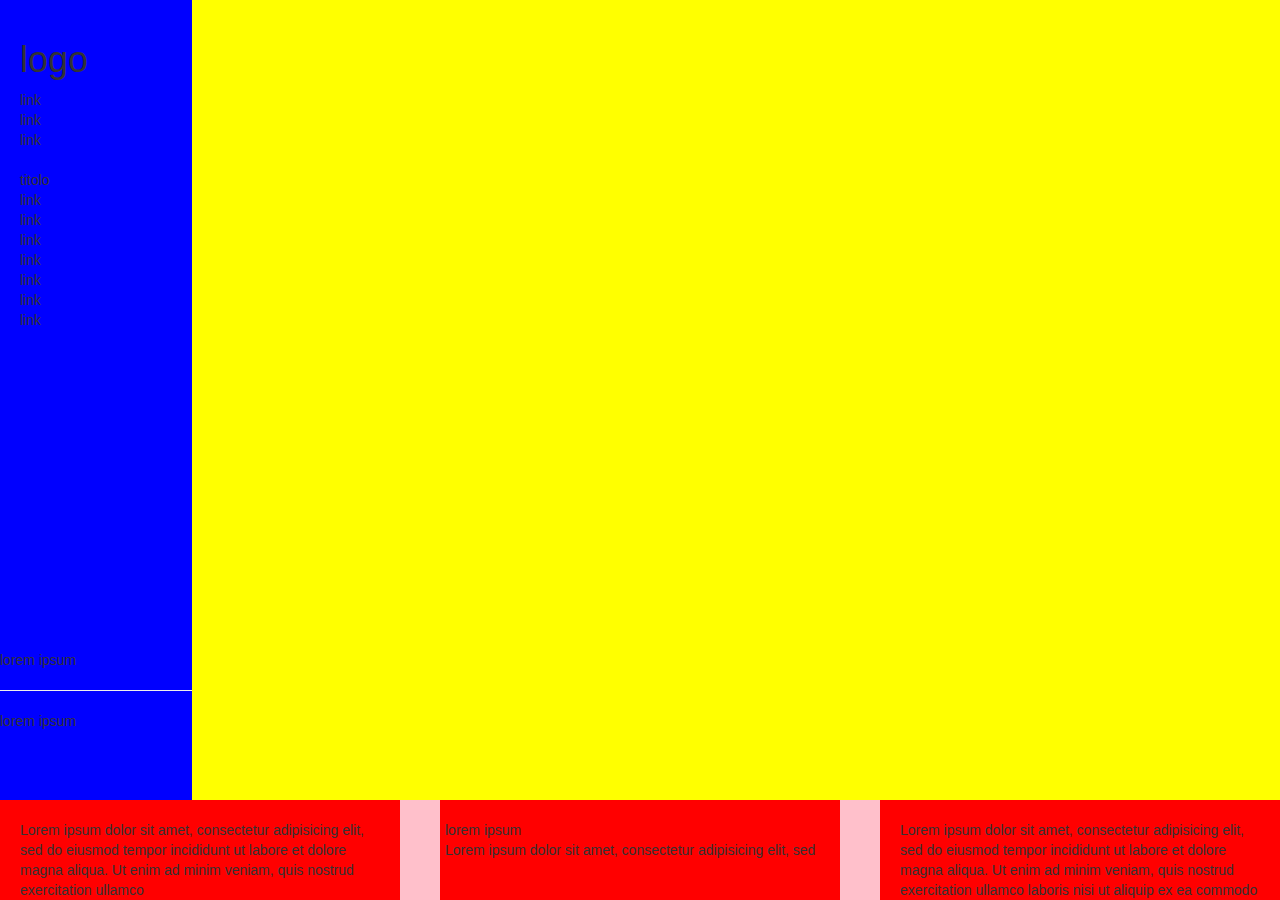
==== index.html @ 409ddc41 "parte della struttura" ====
<!DOCTYPE html>
<html lang="en" dir="ltr">
  <head>
    <meta charset="utf-8">
    <meta name="viewport" content="width=device-width, initial-scale=1.0">
    <link rel="stylesheet" href="https://maxcdn.bootstrapcdn.com/bootstrap/3.3.7/css/bootstrap.min.css" integrity="sha384-BVYiiSIFeK1dGmJRAkycuHAHRg32OmUcww7on3RYdg4Va+PmSTsz/K68vbdEjh4u" crossorigin="anonymous">
    <link rel="stylesheet" href="css/style.css">
    <title>Spotifyweb</title>
  </head>
  <body>
    <div class="ms_wrapped">
      <main>
        <div class="ms_nav">
          <div class="ms_nav_logo">
            <div class="logo">
              <h1>logo</h1>
            </div>
            <nav>
              <ul>
                <li>link</li>
                <li>link</li>
                <li>link</li>
              </ul>
            </nav>

          </div>
          <div class="ms_nav_playlist">
            titolo
            <nav>
              <ul>
                <li>link</li>
                <li>link</li>
                <li>link</li>
                <li>link</li>
                <li>link</li>
                <li>link</li>
                <li>link</li>
              </ul>
            </nav>
          </div>
          <div class="ms_nav_3">
            <p>lorem ipsum</p>
            <hr>
            <p>lorem ipsum</p>

          </div>

        </div>
        <div class="ms_conted">

        </div>

      </main>
      <footer>
        <div class="ms_left">
          Lorem ipsum dolor sit amet, consectetur adipisicing elit, sed do eiusmod tempor incididunt ut labore et dolore magna aliqua. Ut enim ad minim veniam, quis nostrud exercitation ullamco
        </div>
        <div class="ms_middle container">
          <div class="row">
            lorem ipsum
          </div>
          <div class="row">
            Lorem ipsum dolor sit amet, consectetur adipisicing elit, sed
          </div>

        </div>
        <div class="ms_right">
          Lorem ipsum dolor sit amet, consectetur adipisicing elit, sed do eiusmod tempor incididunt ut labore et dolore magna aliqua. Ut enim ad minim veniam, quis nostrud exercitation ullamco laboris nisi ut aliquip ex ea commodo consequat. Duis aute irure dolor in reprehenderit
        </div>

      </footer>

    </div>

  </body>
</html>
---- css/style.css ----
* {
  margin: 0;
  padding: 0;
  box-sizing: border-box;
}

ul li {
  list-style: none;
}

/* utility */
.clearfix::after {
  content: "";
  display: table;
  clear: both;
}

.ms_wrapped {
  width: 100%;
  height: 100vh;
}

/* main */
main {
  height: calc(100% - 100px);
}


.ms_nav {
  float: left;
  width: 15%;
  height: 100%;
}

.ms_conted {
  float: left;
  width: calc(100% - 15%);
}

footer {
  position: fixed;
  display: flex;
  justify-content: space-between;
  bottom: 0;
  right: 0;
  left: 0;
  height: 100px;
}

.ms_left,
.ms_middle,
.ms_right {
  padding: 20px;
  background-color: red;
  width: 400px;

}

.ms_middle {
  display: flex;
  flex-direction: column;
}

/* eliminare */
.ms_wrapped {
  background-color: red;
}

main {
  background-color: green;
}

.ms_nav {
  background-color: blue;
}

.ms_conted {
  background-color: yellow;
  height: 100%;
}

footer {
  background-color: pink;
}

.ms_nav_logo {
  padding: 20px;
  height: 150px;
}

.ms_nav_playlist {
  padding: 20px;
  height: 500px;
  min-height: 200px;
}
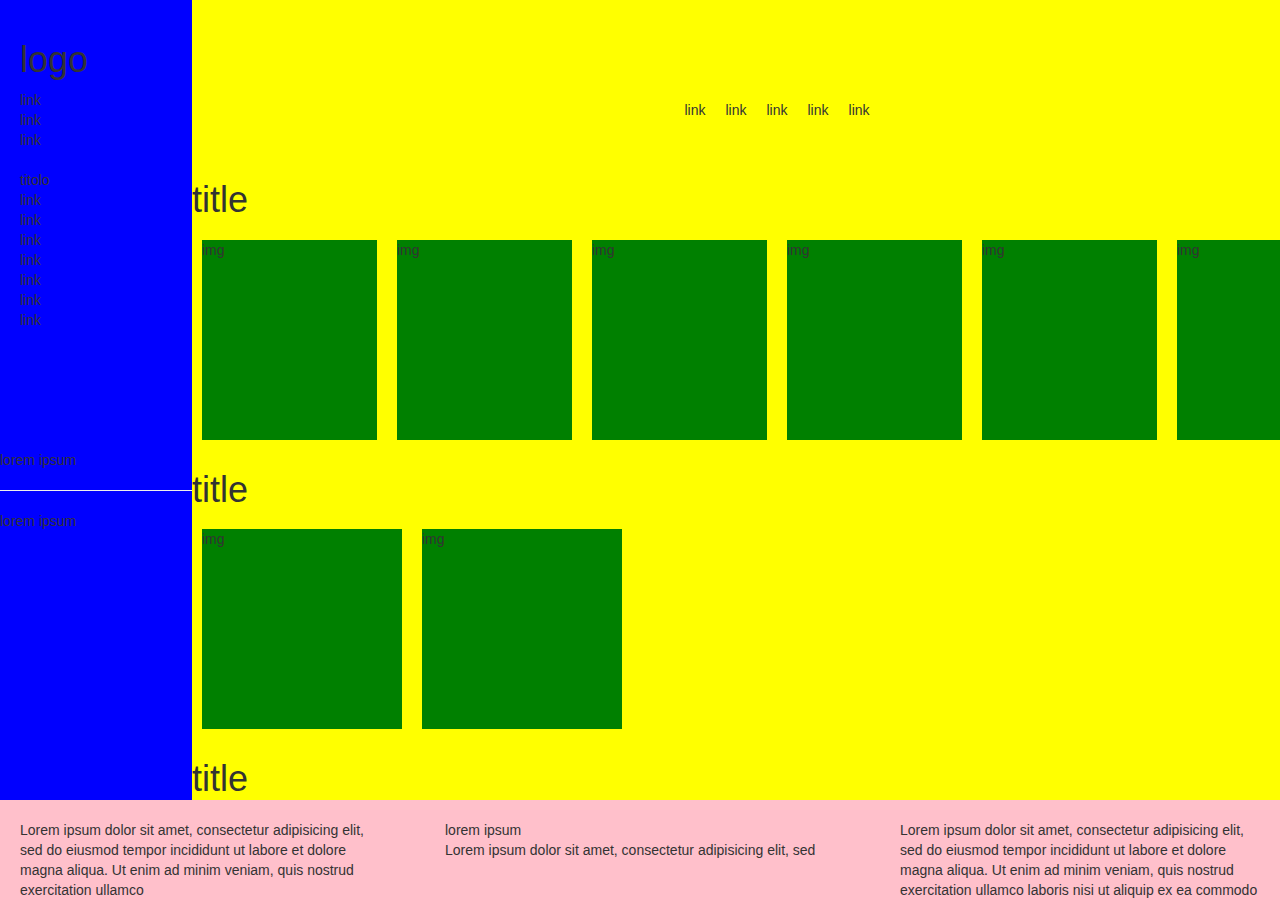
==== commit c9cf4811: "struttura ancora da completare" ====
--- a/index.html
+++ b/index.html
@@ -9,7 +9,9 @@
   </head>
   <body>
     <div class="ms_wrapped">
+      <!-- inizio main -->
       <main>
+        <!-- inizio nav sinistra -->
         <div class="ms_nav">
           <div class="ms_nav_logo">
             <div class="logo">
@@ -46,11 +48,71 @@
           </div>
 
         </div>
+        <!-- fine nav sinistra -->
+        <!-- inizio parte centrale -->
         <div class="ms_conted">
-
+          <div class="container">
+            <div class=" row ms_main_tom">
+              <ul class="ms_top_menu">
+                <li>link</li>
+                <li>link</li>
+                <li>link</li>
+                <li>link</li>
+                <li>link</li>
+              </ul>
+            </div>
+            <div class="row ms_row_title">
+              <h1>title</h1>
+            </div>
+            <div class="row ms_items">
+              <div class="ms_item">
+                img
+              </div>
+              <div class="ms_item">
+                img
+              </div>
+              <div class="ms_item">
+                img
+              </div>
+              <div class="ms_item">
+                img
+              </div>
+              <div class="ms_item">
+                img
+              </div>
+              <div class="ms_item">
+                img
+              </div>
+            </div>
+            <div class="row ms_row_title">
+              <h1>title</h1>
+            </div>
+            <div class="row ms_items">
+              <div class="ms_item">
+                img
+              </div>
+              <div class="ms_item">
+                img
+              </div>
+            </div>
+            <div class="row ms_row_title">
+              <h1>title</h1>
+            </div>
+            <div class="row ms_items">
+              <div class="ms_item">
+                img
+              </div>
+              <div class="ms_item">
+                img
+              </div>
+            </div>
+          </div>
         </div>
+        <!-- fine parte centrale -->
 
       </main>
+      <!-- fine main -->
+      <!-- inizio footer -->
       <footer>
         <div class="ms_left">
           Lorem ipsum dolor sit amet, consectetur adipisicing elit, sed do eiusmod tempor incididunt ut labore et dolore magna aliqua. Ut enim ad minim veniam, quis nostrud exercitation ullamco
@@ -69,8 +131,8 @@
         </div>
 
       </footer>
-
+      <!-- fine footer -->
     </div>
-
+    <!-- fine main -->
   </body>
 </html>
--- a/css/style.css
+++ b/css/style.css
@@ -51,7 +51,6 @@
 .ms_middle,
 .ms_right {
   padding: 20px;
-  background-color: red;
   width: 400px;
 
 }
@@ -59,6 +58,18 @@
 .ms_middle {
   display: flex;
   flex-direction: column;
+}
+
+.ms_top_menu {
+  display: flex;
+  justify-content: center;
+  flex-wrap: wrap;
+  margin-top: 70px;
+  padding: 20px;
+}
+
+.ms_top_menu li {
+  padding: 10px;
 }
 
 /* eliminare */
@@ -77,6 +88,12 @@
 .ms_conted {
   background-color: yellow;
   height: 100%;
+  overflow-y: auto;
+}
+
+.ms_items {
+  display: flex;
+
 }
 
 footer {
@@ -90,6 +107,12 @@
 
 .ms_nav_playlist {
   padding: 20px;
-  height: 500px;
-  min-height: 200px;
+  min-height: 300px;
 }
+
+.ms_item {
+  width: 200px;
+  height: 200px;
+  background-color: green;
+  margin: 10px;
+}
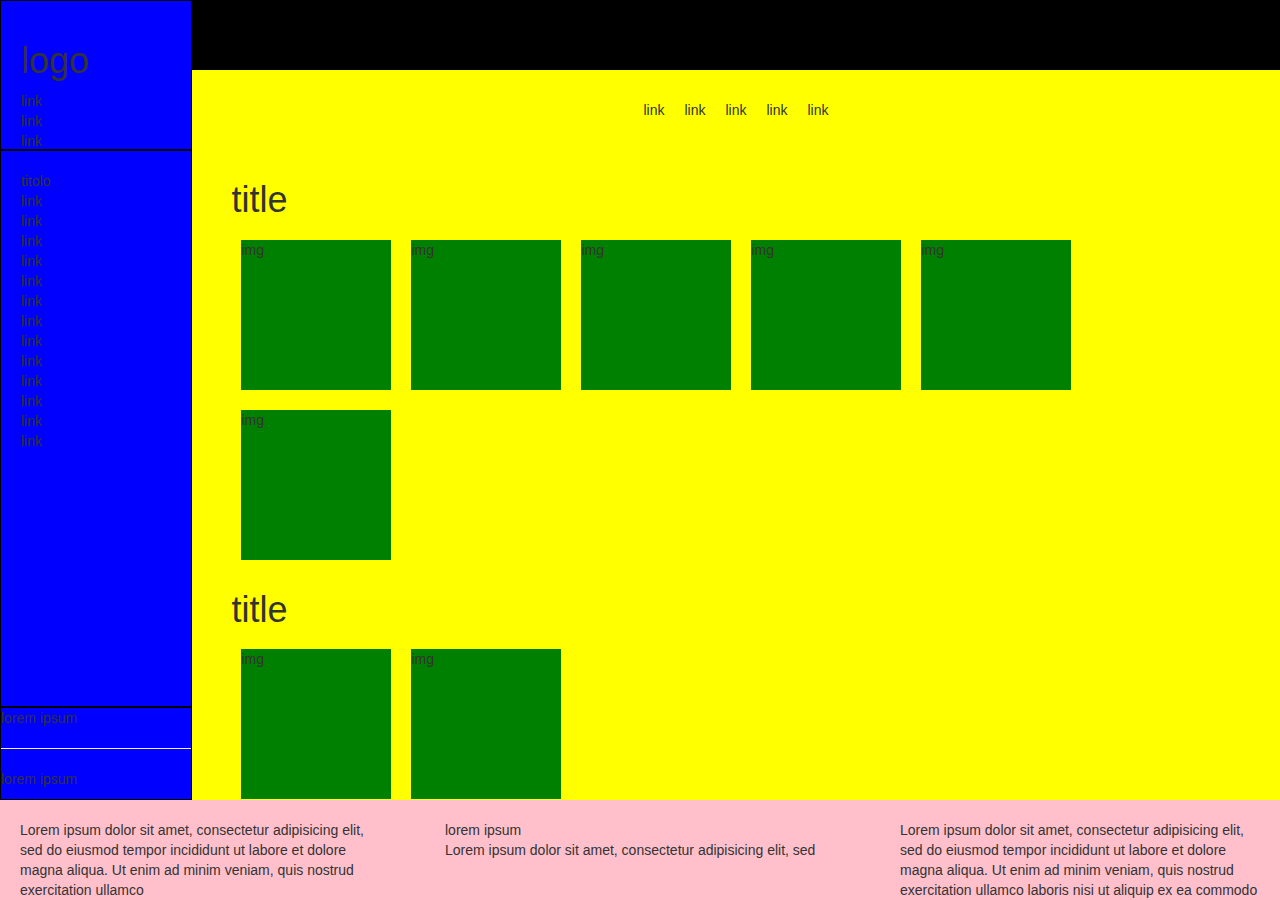
==== commit 7469682c: "struttura" ====
--- a/index.html
+++ b/index.html
@@ -24,21 +24,28 @@
                 <li>link</li>
               </ul>
             </nav>
-
           </div>
           <div class="ms_nav_playlist">
-            titolo
-            <nav>
-              <ul>
-                <li>link</li>
-                <li>link</li>
-                <li>link</li>
-                <li>link</li>
-                <li>link</li>
-                <li>link</li>
-                <li>link</li>
-              </ul>
-            </nav>
+            <div class="ms_conted hidden-xs">
+              titolo
+              <nav>
+                <ul>
+                  <li>link</li>
+                  <li>link</li>
+                  <li>link</li>
+                  <li>link</li>
+                  <li>link</li>
+                  <li>link</li>
+                  <li>link</li>
+                  <li>link</li>
+                  <li>link</li>
+                  <li>link</li>
+                  <li>link</li>
+                  <li>link</li>
+                  <li>link</li>
+                </ul>
+              </nav>
+            </div>
           </div>
           <div class="ms_nav_3">
             <p>lorem ipsum</p>
@@ -50,9 +57,11 @@
         </div>
         <!-- fine nav sinistra -->
         <!-- inizio parte centrale -->
-        <div class="ms_conted">
-          <div class="container">
-            <div class=" row ms_main_tom">
+        <div class="ms_main_conted">
+          <div class="ms_main_header">
+          </div>
+          <div class="ms_container">
+            <div class=" row ms_main_top">
               <ul class="ms_top_menu">
                 <li>link</li>
                 <li>link</li>
--- a/css/style.css
+++ b/css/style.css
@@ -20,21 +20,62 @@
   height: 100vh;
 }
 
+.ms_container {
+  width: 90%;
+  margin-left: 5%;
+}
+
 /* main */
 main {
   height: calc(100% - 100px);
 }
 
-
 .ms_nav {
   float: left;
   width: 15%;
   height: 100%;
+  display: flex;
+  flex-direction: column;
 }
 
-.ms_conted {
+.ms_nav_playlist {
+  flex-shrink: 2;
+  overflow-y: auto;
+  flex-grow: 2;
+  min-height: 100px;
+  flex-shrink: 1;
+}
+
+.ms_main_conted {
   float: left;
   width: calc(100% - 15%);
+  height: 100%;
+  overflow-y: auto;
+}
+
+.ms_main_header {
+  height: 70px;
+  position: fixed;
+  top: 0;
+  right: 0;
+  left: 15%;
+}
+
+.ms_top_menu {
+  display: flex;
+  justify-content: center;
+  flex-wrap: wrap;
+  margin-top: 70px;
+  padding: 20px;
+}
+
+.ms_top_menu li {
+  padding: 10px;
+}
+
+.ms_items {
+  display: flex;
+  flex-wrap: wrap;
 }
 
 footer {
@@ -60,18 +101,6 @@
   flex-direction: column;
 }
 
-.ms_top_menu {
-  display: flex;
-  justify-content: center;
-  flex-wrap: wrap;
-  margin-top: 70px;
-  padding: 20px;
-}
-
-.ms_top_menu li {
-  padding: 10px;
-}
-
 /* eliminare */
 .ms_wrapped {
   background-color: red;
@@ -85,14 +114,8 @@
   background-color: blue;
 }
 
-.ms_conted {
+.ms_main_conted {
   background-color: yellow;
-  height: 100%;
-  overflow-y: auto;
-}
-
-.ms_items {
-  display: flex;
 
 }
 
@@ -103,16 +126,25 @@
 .ms_nav_logo {
   padding: 20px;
   height: 150px;
+  border: 1px solid black;
 }
 
 .ms_nav_playlist {
   padding: 20px;
-  min-height: 300px;
+  border: 1px solid black;
+}
+
+.ms_nav_3 {
+  border: 1px solid black;
 }
 
 .ms_item {
-  width: 200px;
-  height: 200px;
+  width: 150px;
+  height: 150px;
   background-color: green;
   margin: 10px;
 }
+
+.ms_main_header {
+  background-color: black;
+}
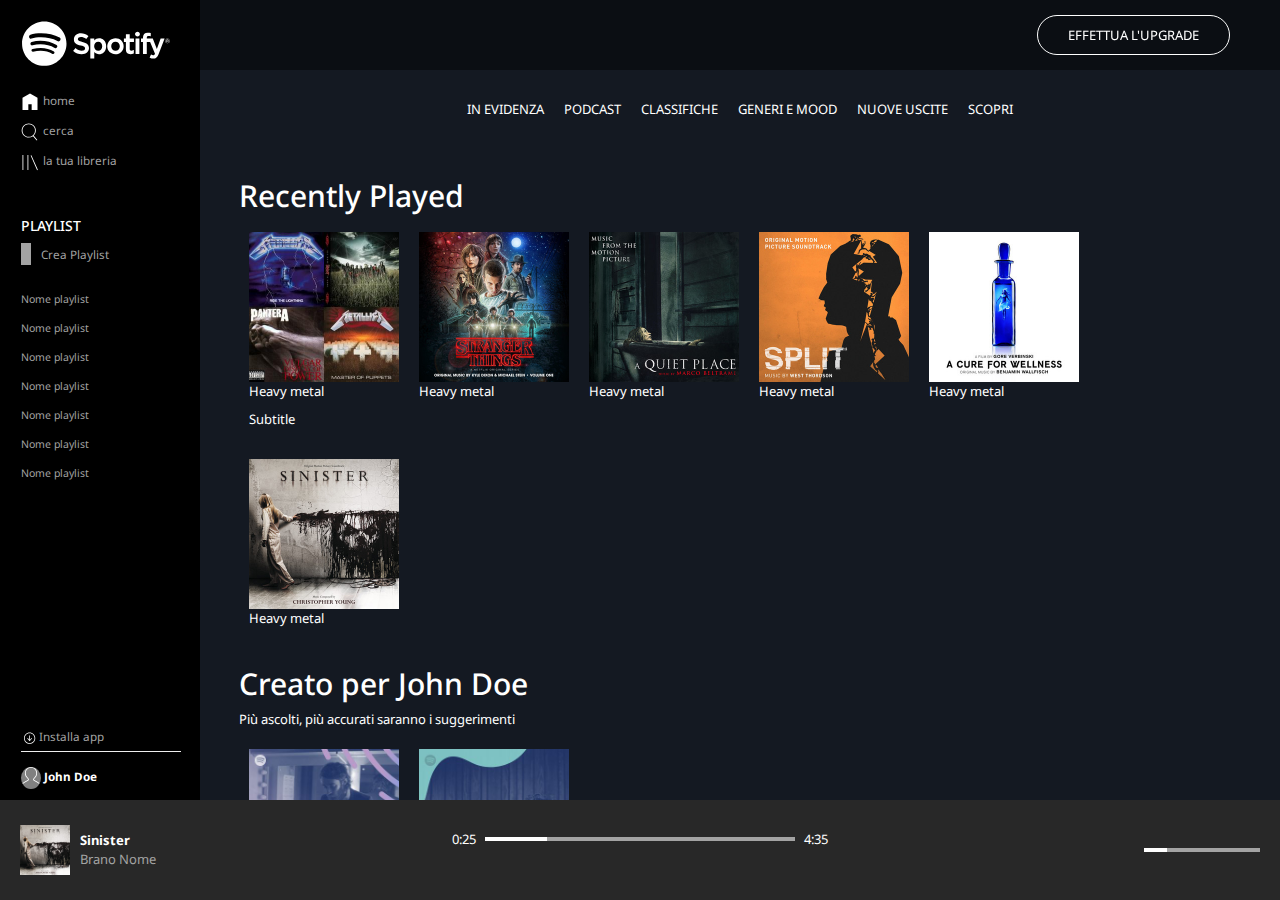
==== commit 545442e7: "inseriti contenuti" ====
--- a/index.html
+++ b/index.html
@@ -3,6 +3,9 @@
   <head>
     <meta charset="utf-8">
     <meta name="viewport" content="width=device-width, initial-scale=1.0">
+    <link rel="preconnect" href="https://fonts.gstatic.com">
+    <link href="https://fonts.googleapis.com/css2?family=Noto+Sans:wght@400;700&display=swap" rel="stylesheet">
+    <link rel="stylesheet" href="https://cdnjs.cloudflare.com/ajax/libs/font-awesome/5.15.2/css/all.min.css" integrity="sha512-HK5fgLBL+xu6dm/Ii3z4xhlSUyZgTT9tuc/hSrtw6uzJOvgRr2a9jyxxT1ely+B+xFAmJKVSTbpM/CuL7qxO8w==" crossorigin="anonymous" />
     <link rel="stylesheet" href="https://maxcdn.bootstrapcdn.com/bootstrap/3.3.7/css/bootstrap.min.css" integrity="sha384-BVYiiSIFeK1dGmJRAkycuHAHRg32OmUcww7on3RYdg4Va+PmSTsz/K68vbdEjh4u" crossorigin="anonymous">
     <link rel="stylesheet" href="css/style.css">
     <title>Spotifyweb</title>
@@ -11,108 +14,152 @@
     <div class="ms_wrapped">
       <!-- inizio main -->
       <main>
-        <!-- inizio nav sinistra -->
+        <!-- inizio navbar sinistra -->
         <div class="ms_nav">
-          <div class="ms_nav_logo">
-            <div class="logo">
-              <h1>logo</h1>
-            </div>
-            <nav>
-              <ul>
-                <li>link</li>
-                <li>link</li>
-                <li>link</li>
-              </ul>
-            </nav>
-          </div>
-          <div class="ms_nav_playlist">
+          <div class="ms_nav_logo ms_padding_tb">
+            <div class="ms_logo_small">
+              <img class=" hidden-sm hidden-md hidden-lg" src="img/favicon.ico" alt="">
+            </div>
+            <div class="ms_logo">
+              <img class="hidden-xs" src="img/logo.svg" alt="">
+            </div>
+          </div>
+          <div class="ms_nav_menu">
+            <ul>
+              <li> <a href="#"> <img src="img/home.svg" alt=""> <span class="hidden-xs">home</span> </a> </li>
+              <li> <a href="#"> <img src="img/search.svg" alt=""> <span class="hidden-xs">cerca</span> </a> </li>
+              <li> <a href="#"> <img src="img/libreria.svg" alt=""> <span class="hidden-xs">la tua libreria</span> </a> </li>
+            </ul>
+          </div>
+          <div class="ms_nav_playlist ms_padding_tb ">
             <div class="ms_conted hidden-xs">
-              titolo
-              <nav>
+              <h5>PLAYLIST</h5>
+              <a href="#">
+                <div class="ms_new_playlist">
+                  <div class="ms_add">
+                    <i class="fas fa-plus"></i>
+                  </div>
+                  <div class="ms_text">
+                    <span>Crea Playlist</span>
+                  </div>
+                </div>
+              </a>
+              <nav class="ms_padding_tb">
                 <ul>
-                  <li>link</li>
-                  <li>link</li>
-                  <li>link</li>
-                  <li>link</li>
-                  <li>link</li>
-                  <li>link</li>
-                  <li>link</li>
-                  <li>link</li>
-                  <li>link</li>
-                  <li>link</li>
-                  <li>link</li>
-                  <li>link</li>
-                  <li>link</li>
+                  <li> <a href="#">Nome playlist</a> </li>
+                  <li> <a href="#">Nome playlist</a> </li>
+                  <li> <a href="#">Nome playlist</a> </li>
+                  <li> <a href="#">Nome playlist</a> </li>
+                  <li> <a href="#">Nome playlist</a> </li>
+                  <li> <a href="#">Nome playlist</a> </li>
+                  <li> <a href="#">Nome playlist</a> </li>
                 </ul>
               </nav>
             </div>
           </div>
-          <div class="ms_nav_3">
-            <p>lorem ipsum</p>
+          <div class="ms_nav_user">
+            <div class="ms_download">
+              <a href="#">
+                <img src="img/download.svg" alt="">
+                <span>Installa app</span>
+              </a>
+            </div>
             <hr>
-            <p>lorem ipsum</p>
-
-          </div>
-
-        </div>
-        <!-- fine nav sinistra -->
+            <div class="ms_profile">
+              <img src="img/profile.svg" alt="">
+              <span> <strong>John Doe</strong></span>
+
+            </div>
+
+          </div>
+
+        </div>
+        <!-- fine navbar sinistra -->
         <!-- inizio parte centrale -->
         <div class="ms_main_conted">
           <div class="ms_main_header">
+            <a class="ms_button_style" href="#">EFFETTUA L'UPGRADE</a>
+
           </div>
           <div class="ms_container">
             <div class=" row ms_main_top">
               <ul class="ms_top_menu">
-                <li>link</li>
-                <li>link</li>
-                <li>link</li>
-                <li>link</li>
-                <li>link</li>
+                <li> <a href="#">IN EVIDENZA </a> </li>
+                <li> <a href="#">PODCAST</a> </li>
+                <li> <a href="#">CLASSIFICHE</a> </li>
+                <li> <a href="#">GENERI E MOOD</a> </li>
+                <li> <a href="#">NUOVE USCITE</a> </li>
+                <li> <a href="#">SCOPRI</a> </li>
+
               </ul>
             </div>
             <div class="row ms_row_title">
-              <h1>title</h1>
+              <h2>Recently Played</h2>
             </div>
             <div class="row ms_items">
               <div class="ms_item">
-                img
-              </div>
-              <div class="ms_item">
-                img
-              </div>
-              <div class="ms_item">
-                img
-              </div>
-              <div class="ms_item">
-                img
-              </div>
-              <div class="ms_item">
-                img
-              </div>
-              <div class="ms_item">
-                img
+                <img src="img/metal_lifting.jpg" alt="">
+                <div class="ms_item_text">
+                  <p>Heavy metal</p>
+                  <p>Subtitle</p>
+
+                </div>
+              </div>
+              <div class="ms_item">
+                <img src="img/stranger.jpeg" alt="">
+                <div class="ms_item_text">
+                  <p>Heavy metal</p>
+                </div>
+              </div>
+              <div class="ms_item">
+                <img src="img/aquietplace.jpeg" alt="">
+                <div class="ms_item_text">
+                  <p>Heavy metal</p>
+                </div>
+              </div>
+              <div class="ms_item">
+                <img src="img/split.jpeg" alt="">
+                <div class="ms_item_text">
+                  <p>Heavy metal</p>
+                </div>
+              </div>
+              <div class="ms_item">
+                <img src="img/cure.jpeg" alt="">
+                <div class="ms_item_text">
+                  <p>Heavy metal</p>
+                </div>
+              </div>
+              <div class="ms_item">
+                <img src="img/sinister.jpeg" alt="">
+                <div class="ms_item_text">
+                  <p>Heavy metal</p>
+                </div>
               </div>
             </div>
             <div class="row ms_row_title">
-              <h1>title</h1>
+              <h2>Creato per John Doe</h2>
+              <p>Più ascolti, più accurati saranno i suggerimenti</p>
             </div>
             <div class="row ms_items">
               <div class="ms_item">
-                img
-              </div>
-              <div class="ms_item">
-                img
+                <img src="img/radar.jpeg" alt="">
+                <p>Release Radar</p>
+              </div>
+              <div class="ms_item">
+                <img src="img/mixdaily.jpeg" alt="">
+                <p>Daily mix 1</p>
               </div>
             </div>
             <div class="row ms_row_title">
-              <h1>title</h1>
+              <h2>Artisti più popolari</h2>
+              <p>Più ascolti, più accurati saranno i suggerimenti</p>
             </div>
             <div class="row ms_items">
               <div class="ms_item">
-                img
-              </div>
-              <div class="ms_item">
-                img
+                <img src="img/youg.jpeg" alt="">
+              </div>
+              <div class="ms_item">
+                <img src="img/einaudi.jpeg" alt="">
               </div>
             </div>
           </div>
@@ -124,19 +171,57 @@
       <!-- inizio footer -->
       <footer>
         <div class="ms_left">
-          Lorem ipsum dolor sit amet, consectetur adipisicing elit, sed do eiusmod tempor incididunt ut labore et dolore magna aliqua. Ut enim ad minim veniam, quis nostrud exercitation ullamco
-        </div>
-        <div class="ms_middle container">
-          <div class="row">
-            lorem ipsum
-          </div>
-          <div class="row">
-            Lorem ipsum dolor sit amet, consectetur adipisicing elit, sed
-          </div>
-
+          <div class="ms_left_img">
+            <img src="img/sinister.jpeg" alt="">
+          </div>
+          <div class="ms_left_title">
+            <p> <strong>Sinister</strong> </p>
+            <p>Brano Nome</p>
+          </div>
+          <div class="ms_left_icon">
+            <i class="far fa-heart"></i>
+            <i class="far fa-folder"></i>
+          </div>
+        </div>
+        <div class="ms_middle">
+          <div class="ms_player">
+            <i class="fas fa-random"></i>
+            <i class="fas fa-step-backward"></i>
+            <i class="far fa-play-circle"></i>
+            <i class="fas fa-step-forward"></i>
+            <i class="fas fa-redo-alt"></i>
+          </div>
+          <div class="ms_player_bar">
+            <div class="ms_time">
+              <span>0:25</span>
+
+            </div>
+            <div class="ms_bar">
+              <div class="ms_green_bar">
+
+
+              </div>
+
+
+            </div>
+            <div class="ms_time">
+              <span>4:35</span>
+            </div>
+          </div>
         </div>
         <div class="ms_right">
-          Lorem ipsum dolor sit amet, consectetur adipisicing elit, sed do eiusmod tempor incididunt ut labore et dolore magna aliqua. Ut enim ad minim veniam, quis nostrud exercitation ullamco laboris nisi ut aliquip ex ea commodo consequat. Duis aute irure dolor in reprehenderit
+          <div class="ms_right_icons">
+            <i class="fas fa-bars"></i>
+            <i class="fas fa-desktop"></i>
+            <i class="fas fa-volume-up"></i>
+          </div>
+          <div class="ms_bar">
+            <div class="ms_green_bar">
+
+
+            </div>
+
+          </div>
         </div>
 
       </footer>
--- a/css/style.css
+++ b/css/style.css
@@ -4,8 +4,19 @@
   box-sizing: border-box;
 }
 
+body {
+  font-family: 'Noto Sans', sans-serif;
+  color: white;
+  font-size: 13px;
+}
+
 ul li {
   list-style: none;
+}
+
+a {
+  color: white;
+  text-decoration: none;
 }
 
 /* utility */
@@ -15,6 +26,10 @@
   clear: both;
 }
 
+.ms_padding_tb {
+  padding: 20px 0;
+}
+
 .ms_wrapped {
   width: 100%;
   height: 100vh;
@@ -30,36 +45,139 @@
   height: calc(100% - 100px);
 }
 
+/* navbar sinistra */
+
 .ms_nav {
   float: left;
-  width: 15%;
+  width: 200px;
   height: 100%;
   display: flex;
   flex-direction: column;
+  background-color: black;
+  font-size: 0.9em;
+  padding-left: 20px;
+}
+
+.ms_nav a:hover {
+  color: white;
+}
+
+.ms_nav a {
+  text-decoration: none;
+  color: #A3A3A3;
+}
+
+.ms_logo_small img {
+  filter: brightness(0) invert(1);
+  width: 30px;
+}
+
+.ms_logo img {
+  max-width: 150px;
+}
+
+.ms_nav_menu li {
+  padding: 5px 0;
+}
+
+.ms_nav_menu img {
+  width: 20px;
 }
 
 .ms_nav_playlist {
-  flex-shrink: 2;
   overflow-y: auto;
   flex-grow: 2;
-  min-height: 100px;
-  flex-shrink: 1;
-}
+  flex-shrink: 2;
+  min-height: 150px;
+}
+
+.ms_new_playlist {
+  display: flex;
+  align-items: center;
+}
+
+.ms_add {
+  display: inline-block;
+  background-color: #A3A3A3;
+}
+
+.ms_new_playlist:hover .ms_add {
+  background-color: white;
+}
+
+.ms_add i {
+  color: black;
+  font-size: 15px;
+  padding: 5px;
+}
+
+.ms_text {
+  display: inline;
+  padding: 0 10px;
+  color: #A3A3A3;
+}
+
+.ms_new_playlist:hover .ms_text {
+  color: white;
+}
+
+.ms_nav_playlist ul li {
+  padding: 7px 0;
+  font-size: 0.9em;
+}
+
+.ms_download img {
+  width: 15px;
+}
+
+.ms_profile {
+  padding: 10px 0;
+  color: white;
+}
+
+.ms_profile img {
+  width: 20px;
+  border-radius: 100%;
+  background-color: grey;
+}
+
+.ms_nav_user hr {
+  width: 90%;
+  margin: 5px 0;
+
+}
+
+/* fine navbar */
+
+/* inizio main conted */
 
 .ms_main_conted {
   float: left;
-  width: calc(100% - 15%);
+  width: calc(100% - 200px);
   height: 100%;
   overflow-y: auto;
+  background-color: #141922;
 }
 
 .ms_main_header {
+  display: flex;
+  justify-content: flex-end;
+  align-items: center;
   height: 70px;
   position: fixed;
   top: 0;
   right: 0;
-  left: 15%;
-}
+  left: 200px;
+}
+
+
+.ms_button_style {
+  border: 1px solid white;
+  padding: 10px 30px;
+  border-radius: 30px;
+  margin-right: 50px;
+}
+
 
 .ms_top_menu {
   display: flex;
@@ -78,6 +196,11 @@
   flex-wrap: wrap;
 }
 
+.ms_item img {
+  width: 150px;
+}
+
+/* footer */
 footer {
   position: fixed;
   display: flex;
@@ -86,20 +209,120 @@
   right: 0;
   left: 0;
   height: 100px;
+  background-color: #282828;
 }
 
 .ms_left,
 .ms_middle,
 .ms_right {
+  display: flex;
   padding: 20px;
-  width: 400px;
-
+  width: 50%;
+}
+
+.ms_left {
+    align-items: center;
+}
+
+.ms_left_img img {
+  width: 50px;
+}
+
+.ms_left_title {
+  margin-left: 10px;
+}
+
+.ms_left_title p {
+  margin: 0;
+}
+
+.ms_left_title p:nth-child(2) {
+  color: #A3A3A3;
+}
+.ms_left_title p:nth-child(2):hover {
+  text-decoration: underline;
+  color: white;
+}
+
+.ms_left_icon {
+  margin-left: 30px;
+}
+
+.ms_left_icon i {
+  padding: 0 5px;
+  color: #A3A3A3;
+  font-size: 1.5em;
+}
+.ms_left_icon i:hover {
+  color: white;
 }
 
 .ms_middle {
-  display: flex;
   flex-direction: column;
 }
+
+
+.ms_middle i {
+  padding: 5px;
+}
+
+.ms_player {
+  display: flex;
+  justify-content: center;
+  align-items: center;
+}
+
+.ms_player i {
+  font-size: 1.5em;
+  padding: 5px 10px;
+  cursor: pointer;
+}
+
+.ms_player i:nth-child(3) {
+  font-size: 2.5em;
+  padding: 5px 25px;
+}
+
+.ms_player_bar {
+  display: flex;
+  align-items: center;
+  justify-content: space-around;
+}
+
+.ms_bar {
+  content: "";
+  width: 80%;
+  height: 4px;
+  background-color: #A3A3A3;
+  cursor: pointer;
+}
+
+.ms_green_bar {
+  content: "";
+  width: 20%;
+  height: 4px;
+  background-color: white;
+}
+
+.ms_green_bar:hover {
+  background-color: green;
+
+}
+
+.ms_right {
+  justify-content: flex-end;
+  align-items: center;
+}
+
+.ms_right i {
+  padding: 10px;
+  cursor: pointer;
+}
+
+.ms_right .ms_bar {
+  width: 30%;
+}
+
 
 /* eliminare */
 .ms_wrapped {
@@ -110,41 +333,23 @@
   background-color: green;
 }
 
-.ms_nav {
-  background-color: blue;
-}
-
-.ms_main_conted {
-  background-color: yellow;
-
-}
-
-footer {
-  background-color: pink;
-}
-
 .ms_nav_logo {
-  padding: 20px;
-  height: 150px;
   border: 1px solid black;
 }
 
 .ms_nav_playlist {
-  padding: 20px;
   border: 1px solid black;
 }
 
-.ms_nav_3 {
+.ms_nav_user {
   border: 1px solid black;
 }
 
 .ms_item {
-  width: 150px;
-  height: 150px;
-  background-color: green;
+
   margin: 10px;
 }
 
 .ms_main_header {
-  background-color: black;
-}
+  background-color: #0000006e;
+}
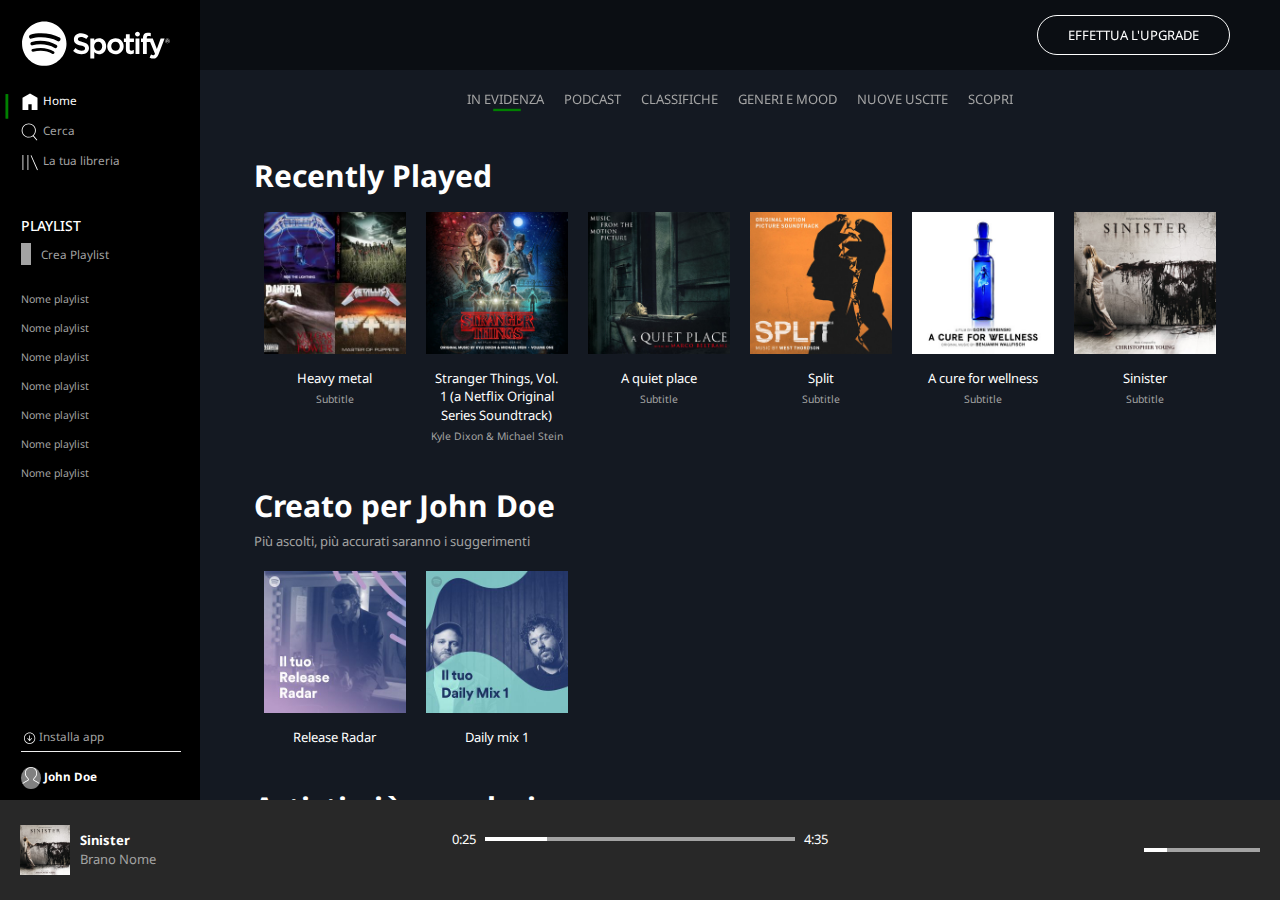
==== commit 7388fab6: "modificati alcuni contenuti" ====
--- a/index.html
+++ b/index.html
@@ -15,7 +15,7 @@
       <!-- inizio main -->
       <main>
         <!-- inizio navbar sinistra -->
-        <div class="ms_nav">
+        <div  class="ms_nav">
           <div class="ms_nav_logo ms_padding_tb">
             <div class="ms_logo_small">
               <img class=" hidden-sm hidden-md hidden-lg" src="img/favicon.ico" alt="">
@@ -26,9 +26,9 @@
           </div>
           <div class="ms_nav_menu">
             <ul>
-              <li> <a href="#"> <img src="img/home.svg" alt=""> <span class="hidden-xs">home</span> </a> </li>
-              <li> <a href="#"> <img src="img/search.svg" alt=""> <span class="hidden-xs">cerca</span> </a> </li>
-              <li> <a href="#"> <img src="img/libreria.svg" alt=""> <span class="hidden-xs">la tua libreria</span> </a> </li>
+              <li> <a href="#"> <img src="img/home.svg" alt=""> <span class="hidden-xs">Home</span> </a> </li>
+              <li> <a href="#"> <img src="img/search.svg" alt=""> <span class="hidden-xs">Cerca</span> </a> </li>
+              <li> <a href="#"> <img src="img/libreria.svg" alt=""> <span class="hidden-xs">La tua libreria</span> </a> </li>
             </ul>
           </div>
           <div class="ms_nav_playlist ms_padding_tb ">
@@ -61,18 +61,15 @@
             <div class="ms_download">
               <a href="#">
                 <img src="img/download.svg" alt="">
-                <span>Installa app</span>
+                <span class="hidden-xs">Installa app</span>
               </a>
             </div>
             <hr>
             <div class="ms_profile">
               <img src="img/profile.svg" alt="">
-              <span> <strong>John Doe</strong></span>
-
-            </div>
-
-          </div>
-
+              <span class="hidden-xs"> <strong>John Doe</strong></span>
+            </div>
+          </div>
         </div>
         <!-- fine navbar sinistra -->
         <!-- inizio parte centrale -->
@@ -93,10 +90,10 @@
 
               </ul>
             </div>
-            <div class="row ms_row_title">
+            <div class="ms_row_title">
               <h2>Recently Played</h2>
             </div>
-            <div class="row ms_items">
+            <div class="ms_items">
               <div class="ms_item">
                 <img src="img/metal_lifting.jpg" alt="">
                 <div class="ms_item_text">
@@ -107,54 +104,63 @@
               </div>
               <div class="ms_item">
                 <img src="img/stranger.jpeg" alt="">
-                <div class="ms_item_text">
-                  <p>Heavy metal</p>
+                <div class="ms_item_text ">
+                  <p>Stranger Things, Vol. 1 (a Netflix Original Series Soundtrack)</p>
+                  <p>Kyle Dixon & Michael Stein</p>
                 </div>
               </div>
               <div class="ms_item">
                 <img src="img/aquietplace.jpeg" alt="">
                 <div class="ms_item_text">
-                  <p>Heavy metal</p>
+                  <p>A quiet place</p>
+                  <p>Subtitle</p>
                 </div>
               </div>
               <div class="ms_item">
                 <img src="img/split.jpeg" alt="">
                 <div class="ms_item_text">
-                  <p>Heavy metal</p>
+                  <p>Split</p>
+                  <p>Subtitle</p>
                 </div>
               </div>
               <div class="ms_item">
                 <img src="img/cure.jpeg" alt="">
                 <div class="ms_item_text">
-                  <p>Heavy metal</p>
+                  <p>A cure for wellness</p>
+                  <p>Subtitle</p>
                 </div>
               </div>
               <div class="ms_item">
                 <img src="img/sinister.jpeg" alt="">
                 <div class="ms_item_text">
-                  <p>Heavy metal</p>
-                </div>
-              </div>
-            </div>
-            <div class="row ms_row_title">
+                  <p>Sinister</p>
+                  <p>Subtitle</p>
+                </div>
+              </div>
+            </div>
+            <div class="ms_row_title">
               <h2>Creato per John Doe</h2>
               <p>Più ascolti, più accurati saranno i suggerimenti</p>
             </div>
-            <div class="row ms_items">
+            <div class="ms_items">
               <div class="ms_item">
                 <img src="img/radar.jpeg" alt="">
-                <p>Release Radar</p>
+                <div class="ms_item_text">
+                  <p>Release Radar</p>
+                </div>
               </div>
               <div class="ms_item">
                 <img src="img/mixdaily.jpeg" alt="">
-                <p>Daily mix 1</p>
-              </div>
-            </div>
-            <div class="row ms_row_title">
+                <div class="ms_item_text">
+                  <p>Daily mix 1</p>
+                </div>
+              </div>
+            </div>
+            <div class="ms_row_title">
               <h2>Artisti più popolari</h2>
               <p>Più ascolti, più accurati saranno i suggerimenti</p>
             </div>
-            <div class="row ms_items">
+            <div class="ms_items">
               <div class="ms_item">
                 <img src="img/youg.jpeg" alt="">
               </div>
@@ -198,8 +204,7 @@
             </div>
             <div class="ms_bar">
               <div class="ms_green_bar">
-
-
+                <i class="fas fa-circle"></i>
               </div>
 
 
@@ -217,13 +222,10 @@
           </div>
           <div class="ms_bar">
             <div class="ms_green_bar">
-
-
-            </div>
-
-          </div>
-        </div>
-
+              <i class="fas fa-circle"></i>
+            </div>
+          </div>
+        </div>
       </footer>
       <!-- fine footer -->
     </div>
--- a/css/style.css
+++ b/css/style.css
@@ -17,6 +17,10 @@
 a {
   color: white;
   text-decoration: none;
+}
+
+h2 {
+  font-weight: bold;
 }
 
 /* utility */
@@ -78,10 +82,25 @@
 
 .ms_nav_menu li {
   padding: 5px 0;
+  position: relative;
+}
+
+.ms_nav_menu li:first-child span {
+  color: white;
 }
 
 .ms_nav_menu img {
   width: 20px;
+}
+
+.ms_nav_menu li:first-child::before {
+  content: "\007C";
+  position: absolute;
+  left: -20px;
+  top: -1px;
+  font-size: 25px;
+  font-weight: bold;
+  color: green;
 }
 
 .ms_nav_playlist {
@@ -176,6 +195,7 @@
   padding: 10px 30px;
   border-radius: 30px;
   margin-right: 50px;
+
 }
 
 
@@ -187,17 +207,58 @@
   padding: 20px;
 }
 
+.ms_top_menu li a {
+  padding: 10px;
+  color: #A3A3A3;
+}
+
+.ms_top_menu li a:hover {
+  color: white;
+  text-decoration: none;
+}
+
 .ms_top_menu li {
-  padding: 10px;
+  position: relative;
+}
+
+.ms_top_menu li:first-child a::after {
+  content: "\2015";
+  position: absolute;
+  font-size: 30px;
+  left:35px;
+  bottom: -20px;
+  color: green;
 }
 
 .ms_items {
   display: flex;
-  flex-wrap: wrap;
-}
-
-.ms_item img {
-  width: 150px;
+}
+
+.ms_item {
+  width: calc(100% / 6 - 20px);
+}
+
+.ms_item img,
+.ms_item_text {
+  max-width: 100%;
+}
+
+.ms_item_text {
+  text-align: center;
+  padding: 10px 0;
+}
+
+.ms_item_text p {
+  margin: 5px;
+}
+
+.ms_item_text p:nth-child(2) {
+  font-size: 0.8em;
+  color: #A3A3A3;
+}
+
+.ms_row_title p {
+  color: #A3A3A3;
 }
 
 /* footer */
@@ -298,15 +359,26 @@
 }
 
 .ms_green_bar {
+  position: relative;
   content: "";
   width: 20%;
   height: 4px;
   background-color: white;
 }
 
-.ms_green_bar:hover {
+.ms_bar:hover .ms_green_bar {
   background-color: green;
-
+}
+
+.ms_green_bar i {
+  position: absolute;
+  right: -12px;
+  top: -9px;
+  visibility: hidden;
+}
+
+.ms_bar:hover i {
+  visibility: visible;
 }
 
 .ms_right {
@@ -314,13 +386,31 @@
   align-items: center;
 }
 
-.ms_right i {
+.ms_right_icons i {
   padding: 10px;
   cursor: pointer;
 }
 
 .ms_right .ms_bar {
   width: 30%;
+}
+
+.ms_right .ms_bar .ms_green_bar i {
+  top: -5px;
+}
+
+@media screen and (max-width:768px) {
+  .ms_nav {
+    width: 50px;
+  }
+
+  .ms_main_conted {
+    width: calc(100% - 50px);
+  }
+
+  .ms_main_header {
+    left: 50px;
+  }
 }
 
 
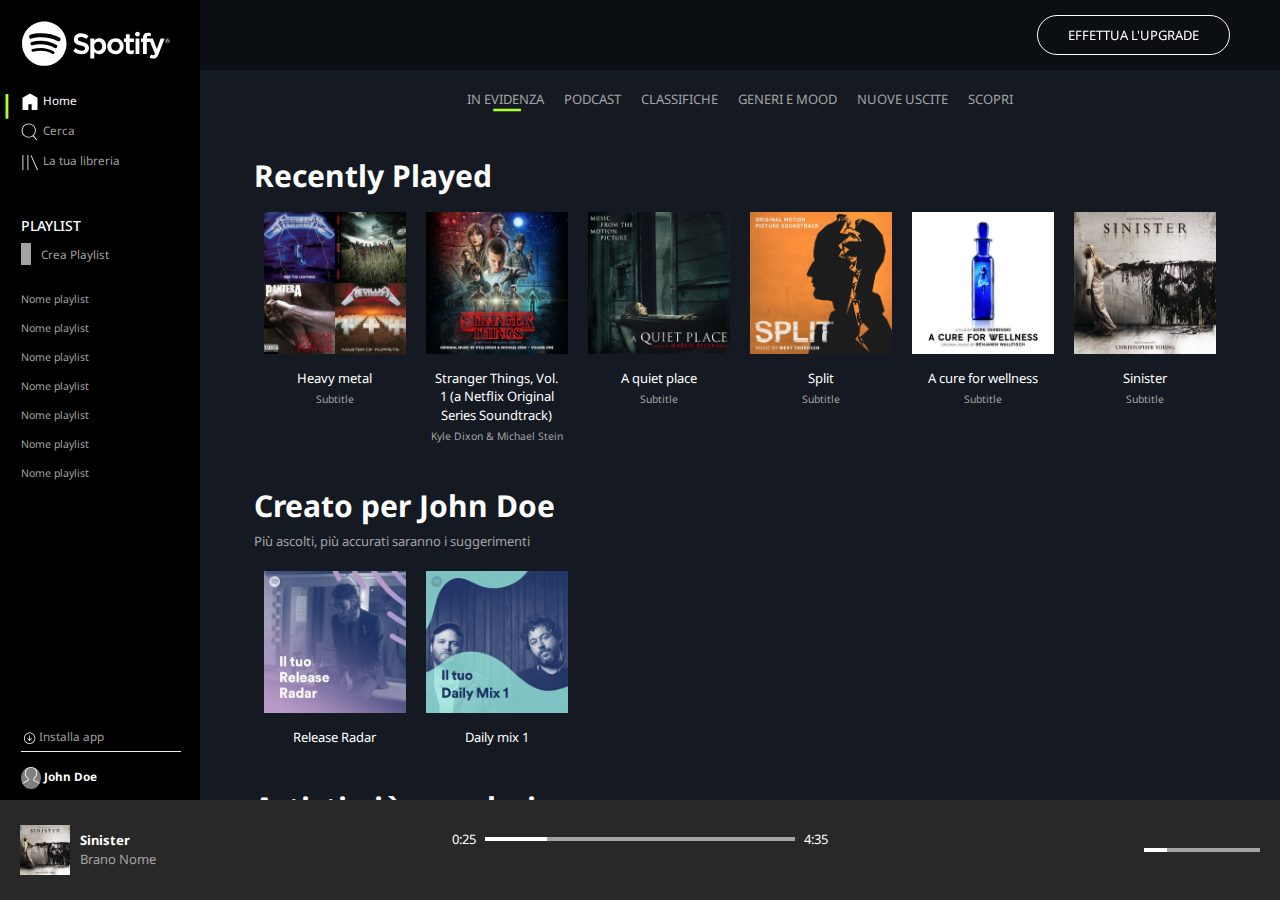
==== commit 36b19764: "fatte alcune modifiche" ====
--- a/index.html
+++ b/index.html
@@ -76,7 +76,6 @@
         <div class="ms_main_conted">
           <div class="ms_main_header">
             <a class="ms_button_style" href="#">EFFETTUA L'UPGRADE</a>
-
           </div>
           <div class="ms_container">
             <div class=" row ms_main_top">
@@ -87,7 +86,6 @@
                 <li> <a href="#">GENERI E MOOD</a> </li>
                 <li> <a href="#">NUOVE USCITE</a> </li>
                 <li> <a href="#">SCOPRI</a> </li>
-
               </ul>
             </div>
             <div class="ms_row_title">
@@ -95,43 +93,72 @@
             </div>
             <div class="ms_items">
               <div class="ms_item">
-                <img src="img/metal_lifting.jpg" alt="">
+                <div class="ms_item_img">
+                  <div class="ms_layover">
+                    <i class="far fa-play-circle"></i>
+                  </div>
+                  <img src="img/metal_lifting.jpg" alt="">
+                </div>
                 <div class="ms_item_text">
                   <p>Heavy metal</p>
                   <p>Subtitle</p>
-
-                </div>
-              </div>
-              <div class="ms_item">
-                <img src="img/stranger.jpeg" alt="">
+                </div>
+              </div>
+              <div class="ms_item">
+                <div class="ms_item_img">
+                  <div class="ms_layover">
+                    <i class="far fa-play-circle"></i>
+                  </div>
+                  <img src="img/stranger.jpeg" alt="">
+                </div>
                 <div class="ms_item_text ">
                   <p>Stranger Things, Vol. 1 (a Netflix Original Series Soundtrack)</p>
                   <p>Kyle Dixon & Michael Stein</p>
                 </div>
               </div>
               <div class="ms_item">
-                <img src="img/aquietplace.jpeg" alt="">
+                <div class="ms_item_img">
+                  <div class="ms_layover">
+                    <i class="far fa-play-circle"></i>
+                  </div>
+                  <img src="img/aquietplace.jpeg" alt="">
+                </div>
                 <div class="ms_item_text">
                   <p>A quiet place</p>
                   <p>Subtitle</p>
                 </div>
               </div>
               <div class="ms_item">
-                <img src="img/split.jpeg" alt="">
+                <div class="ms_item_img">
+                  <div class="ms_layover">
+                    <i class="far fa-play-circle"></i>
+                  </div>
+                  <img src="img/split.jpeg" alt="">
+                </div>
                 <div class="ms_item_text">
                   <p>Split</p>
                   <p>Subtitle</p>
                 </div>
               </div>
               <div class="ms_item">
-                <img src="img/cure.jpeg" alt="">
+                <div class="ms_item_img">
+                  <div class="ms_layover">
+                    <i class="far fa-play-circle"></i>
+                  </div>
+                  <img src="img/cure.jpeg" alt="">
+                </div>
                 <div class="ms_item_text">
                   <p>A cure for wellness</p>
                   <p>Subtitle</p>
                 </div>
               </div>
               <div class="ms_item">
-                <img src="img/sinister.jpeg" alt="">
+                <div class="ms_item_img">
+                  <div class="ms_layover">
+                    <i class="far fa-play-circle"></i>
+                  </div>
+                  <img src="img/sinister.jpeg" alt="">
+                </div>
                 <div class="ms_item_text">
                   <p>Sinister</p>
                   <p>Subtitle</p>
@@ -144,13 +171,23 @@
             </div>
             <div class="ms_items">
               <div class="ms_item">
-                <img src="img/radar.jpeg" alt="">
+                <div class="ms_item_img">
+                  <div class="ms_layover">
+                    <i class="far fa-play-circle"></i>
+                  </div>
+                  <img src="img/radar.jpeg" alt="">
+                </div>
                 <div class="ms_item_text">
                   <p>Release Radar</p>
                 </div>
               </div>
               <div class="ms_item">
-                <img src="img/mixdaily.jpeg" alt="">
+                <div class="ms_item_img">
+                  <div class="ms_layover">
+                    <i class="far fa-play-circle"></i>
+                  </div>
+                  <img src="img/mixdaily.jpeg" alt="">
+                </div>
                 <div class="ms_item_text">
                   <p>Daily mix 1</p>
                 </div>
@@ -162,16 +199,31 @@
             </div>
             <div class="ms_items">
               <div class="ms_item">
-                <img src="img/youg.jpeg" alt="">
-              </div>
-              <div class="ms_item">
-                <img src="img/einaudi.jpeg" alt="">
+                <div class="ms_item_img ms_circle">
+                  <div class="ms_layover">
+                    <i class="far fa-play-circle"></i>
+                  </div>
+                  <img src="img/youg.jpeg" alt="">
+                </div>
+                <div class="ms_item_text">
+                  <p>Lana del Rey</p>
+                </div>
+              </div>
+              <div class="ms_item ">
+                <div class="ms_item_img ms_circle">
+                  <div class="ms_layover">
+                    <i class="far fa-play-circle"></i>
+                  </div>
+                  <img src="img/einaudi.jpeg" alt="">
+                </div>
+                <div class="ms_item_text">
+                  <p>Ludovico Einaudi</p>
+                </div>
               </div>
             </div>
           </div>
         </div>
         <!-- fine parte centrale -->
-
       </main>
       <!-- fine main -->
       <!-- inizio footer -->
@@ -200,14 +252,11 @@
           <div class="ms_player_bar">
             <div class="ms_time">
               <span>0:25</span>
-
             </div>
             <div class="ms_bar">
               <div class="ms_green_bar">
                 <i class="fas fa-circle"></i>
               </div>
-
-
             </div>
             <div class="ms_time">
               <span>4:35</span>
--- a/css/style.css
+++ b/css/style.css
@@ -100,7 +100,7 @@
   top: -1px;
   font-size: 25px;
   font-weight: bold;
-  color: green;
+  color: #ADFF2F;
 }
 
 .ms_nav_playlist {
@@ -163,7 +163,6 @@
 .ms_nav_user hr {
   width: 90%;
   margin: 5px 0;
-
 }
 
 /* fine navbar */
@@ -187,6 +186,7 @@
   top: 0;
   right: 0;
   left: 200px;
+  z-index: 2;
 }
 
 
@@ -195,9 +195,7 @@
   padding: 10px 30px;
   border-radius: 30px;
   margin-right: 50px;
-
-}
-
+}
 
 .ms_top_menu {
   display: flex;
@@ -227,15 +225,16 @@
   font-size: 30px;
   left:35px;
   bottom: -20px;
-  color: green;
+  color: #ADFF2F;
 }
 
 .ms_items {
   display: flex;
+  flex-wrap: wrap;
 }
 
 .ms_item {
-  width: calc(100% / 6 - 20px);
+  flex-basis: calc(100% / 6 - 20px);
 }
 
 .ms_item img,
@@ -260,6 +259,41 @@
 .ms_row_title p {
   color: #A3A3A3;
 }
+
+.ms_item_img {
+  position: relative;
+}
+
+.ms_layover {
+  display: flex;
+  justify-content: center;
+  align-items: center;
+  position: absolute;
+  top: 0;
+  bottom: 0;
+  width: 100%;
+  height: 100%;
+  overflow: hidden;
+}
+
+.ms_layover i {
+  font-size: 5em;
+  visibility: hidden;
+}
+
+.ms_item:hover i {
+  visibility: visible;
+}
+
+.ms_item:hover .ms_layover {
+  background-color: #000000ad;
+}
+
+.ms_circle {
+  border-radius: 100%;
+  overflow: hidden;
+}
+
 
 /* footer */
 footer {
@@ -271,6 +305,7 @@
   left: 0;
   height: 100px;
   background-color: #282828;
+  z-index: 3;
 }
 
 .ms_left,
@@ -321,7 +356,6 @@
 .ms_middle {
   flex-direction: column;
 }
-
 
 .ms_middle i {
   padding: 5px;
@@ -367,7 +401,7 @@
 }
 
 .ms_bar:hover .ms_green_bar {
-  background-color: green;
+  background-color: #ADFF2F;
 }
 
 .ms_green_bar i {
@@ -399,6 +433,15 @@
   top: -5px;
 }
 
+/* tablet */
+@media screen and (max-width:992px) and (min-width:768px) {
+  .ms_item {
+    flex-basis: calc(100% / 4 - 20px);
+  }
+}
+
+/* mobile phone */
+
 @media screen and (max-width:768px) {
   .ms_nav {
     width: 50px;
@@ -411,7 +454,12 @@
   .ms_main_header {
     left: 50px;
   }
-}
+
+  .ms_item {
+    flex-basis: calc(100% / 2 - 20px);
+  }
+}
+
 
 
 /* eliminare */
@@ -419,9 +467,6 @@
   background-color: red;
 }
 
-main {
-  background-color: green;
-}
 
 .ms_nav_logo {
   border: 1px solid black;
@@ -436,7 +481,6 @@
 }
 
 .ms_item {
-
   margin: 10px;
 }
 
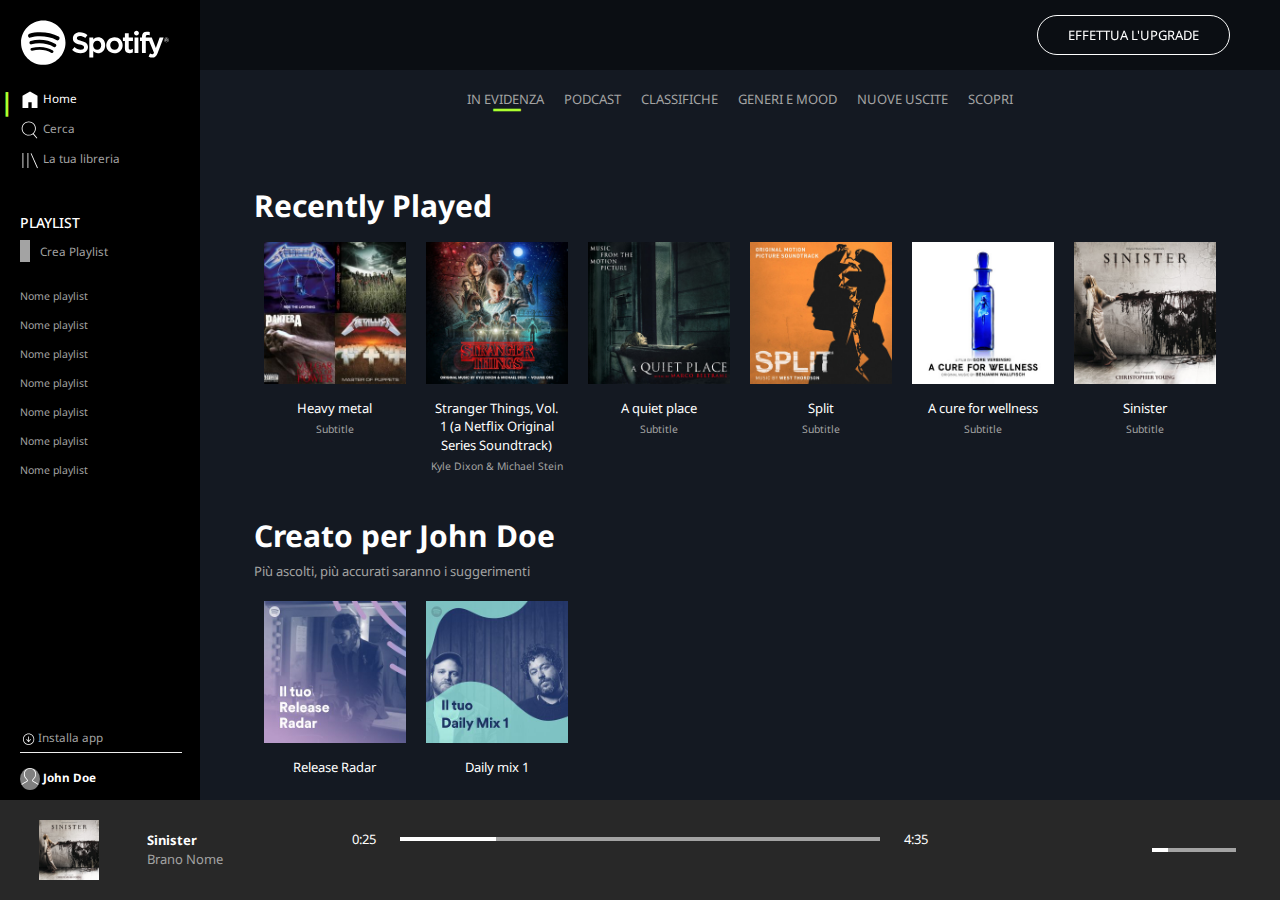
==== commit d64673d6: "esercizio terminato" ====
--- a/index.html
+++ b/index.html
@@ -228,50 +228,50 @@
       <!-- fine main -->
       <!-- inizio footer -->
       <footer>
-        <div class="ms_left">
-          <div class="ms_left_img">
-            <img src="img/sinister.jpeg" alt="">
-          </div>
-          <div class="ms_left_title">
-            <p> <strong>Sinister</strong> </p>
-            <p>Brano Nome</p>
-          </div>
-          <div class="ms_left_icon">
-            <i class="far fa-heart"></i>
-            <i class="far fa-folder"></i>
-          </div>
-        </div>
-        <div class="ms_middle">
-          <div class="ms_player">
-            <i class="fas fa-random"></i>
-            <i class="fas fa-step-backward"></i>
-            <i class="far fa-play-circle"></i>
-            <i class="fas fa-step-forward"></i>
-            <i class="fas fa-redo-alt"></i>
-          </div>
-          <div class="ms_player_bar">
-            <div class="ms_time">
-              <span>0:25</span>
-            </div>
+        <div class="ms_player_wrapper">
+          <div class="ms_left">
+            <div class="ms_left_img">
+              <img src="img/sinister.jpeg" alt="">
+            </div>
+            <div class="ms_left_title">
+              <p> <strong>Sinister</strong> </p>
+              <p>Brano Nome</p>
+            </div>
+            <div class="ms_left_icon">
+              <i class="far fa-heart"></i>
+              <i class="far fa-folder"></i>
+            </div>
+          </div>
+          <div class="ms_middle">
+            <div class="ms_player">
+              <i class="fas fa-random"></i>
+              <i class="fas fa-step-backward"></i>
+              <i class="far fa-play-circle"></i>
+              <i class="fas fa-step-forward"></i>
+              <i class="fas fa-redo-alt"></i>
+            </div>
+            <div class="ms_player_bar">
+              <div class="ms_time">
+                <span>0:25</span>
+              </div>
+              <div class="ms_bar">
+                <div class="ms_green_bar">
+                  <i class="fas fa-circle"></i>
+                </div>
+              </div>
+              <div class="ms_time">
+                <span>4:35</span>
+              </div>
+            </div>
+          </div>
+          <div class="ms_right">
+            <i class="fas fa-bars"></i>
+            <i class="fas fa-desktop"></i>
+            <i class="fas fa-volume-up"></i>
             <div class="ms_bar">
               <div class="ms_green_bar">
                 <i class="fas fa-circle"></i>
               </div>
-            </div>
-            <div class="ms_time">
-              <span>4:35</span>
-            </div>
-          </div>
-        </div>
-        <div class="ms_right">
-          <div class="ms_right_icons">
-            <i class="fas fa-bars"></i>
-            <i class="fas fa-desktop"></i>
-            <i class="fas fa-volume-up"></i>
-          </div>
-          <div class="ms_bar">
-            <div class="ms_green_bar">
-              <i class="fas fa-circle"></i>
             </div>
           </div>
         </div>
--- a/css/style.css
+++ b/css/style.css
@@ -50,7 +50,6 @@
 }
 
 /* navbar sinistra */
-
 .ms_nav {
   float: left;
   width: 200px;
@@ -164,11 +163,9 @@
   width: 90%;
   margin: 5px 0;
 }
-
 /* fine navbar */
 
 /* inizio main conted */
-
 .ms_main_conted {
   float: left;
   width: calc(100% - 200px);
@@ -187,8 +184,8 @@
   right: 0;
   left: 200px;
   z-index: 2;
-}
-
+  background-color: #0000006e;
+}
 
 .ms_button_style {
   border: 1px solid white;
@@ -196,6 +193,11 @@
   border-radius: 30px;
   margin-right: 50px;
 }
+.ms_button_style:hover {
+  font-size: 15px;
+  text-decoration: none;
+  color: white;
+}
 
 .ms_top_menu {
   display: flex;
@@ -209,7 +211,6 @@
   padding: 10px;
   color: #A3A3A3;
 }
-
 .ms_top_menu li a:hover {
   color: white;
   text-decoration: none;
@@ -217,6 +218,7 @@
 
 .ms_top_menu li {
   position: relative;
+  margin-bottom: 30px;
 }
 
 .ms_top_menu li:first-child a::after {
@@ -234,6 +236,7 @@
 }
 
 .ms_item {
+  margin: 10px;
   flex-basis: calc(100% / 6 - 20px);
 }
 
@@ -293,13 +296,11 @@
   border-radius: 100%;
   overflow: hidden;
 }
-
+/* fine main conted */
 
 /* footer */
 footer {
   position: fixed;
-  display: flex;
-  justify-content: space-between;
   bottom: 0;
   right: 0;
   left: 0;
@@ -308,20 +309,32 @@
   z-index: 3;
 }
 
+.ms_player_wrapper {
+  display: flex;
+  justify-content: space-between;
+}
+
 .ms_left,
 .ms_middle,
 .ms_right {
   display: flex;
   padding: 20px;
-  width: 50%;
-}
-
-.ms_left {
-    align-items: center;
+}
+
+.ms_middle {
+  flex-basis: 50%;
+  flex-direction: column;
+}
+
+.ms_left,
+.ms_right {
+  flex-basis: 25%;
+  align-items: center;
+  justify-content: space-around;
 }
 
 .ms_left_img img {
-  width: 50px;
+  width: 60px;
 }
 
 .ms_left_title {
@@ -340,10 +353,6 @@
   color: white;
 }
 
-.ms_left_icon {
-  margin-left: 30px;
-}
-
 .ms_left_icon i {
   padding: 0 5px;
   color: #A3A3A3;
@@ -351,10 +360,6 @@
 }
 .ms_left_icon i:hover {
   color: white;
-}
-
-.ms_middle {
-  flex-direction: column;
 }
 
 .ms_middle i {
@@ -376,6 +381,10 @@
 .ms_player i:nth-child(3) {
   font-size: 2.5em;
   padding: 5px 25px;
+  animation: 1s;
+}
+.ms_player i:nth-child(3):hover {
+  transform: scale(1.3);
 }
 
 .ms_player_bar {
@@ -399,7 +408,6 @@
   height: 4px;
   background-color: white;
 }
-
 .ms_bar:hover .ms_green_bar {
   background-color: #ADFF2F;
 }
@@ -415,11 +423,6 @@
   visibility: visible;
 }
 
-.ms_right {
-  justify-content: flex-end;
-  align-items: center;
-}
-
 .ms_right_icons i {
   padding: 10px;
   cursor: pointer;
@@ -441,8 +444,8 @@
 }
 
 /* mobile phone */
-
-@media screen and (max-width:768px) {
+@media screen and (max-width:767px) {
+
   .ms_nav {
     width: 50px;
   }
@@ -458,32 +461,27 @@
   .ms_item {
     flex-basis: calc(100% / 2 - 20px);
   }
-}
-
-
-
-/* eliminare */
-.ms_wrapped {
-  background-color: red;
-}
-
-
-.ms_nav_logo {
-  border: 1px solid black;
-}
-
-.ms_nav_playlist {
-  border: 1px solid black;
-}
-
-.ms_nav_user {
-  border: 1px solid black;
-}
-
-.ms_item {
-  margin: 10px;
-}
-
-.ms_main_header {
-  background-color: #0000006e;
-}
+
+  .ms_player_wrapper {
+    font-size: 0.9em;
+  }
+
+  .ms_middle,
+  .ms_right,
+  .ms_left {
+    padding: 20px 0;
+  }
+
+  .ms_player i {
+    font-size: 1em;
+  }
+
+  .ms_player i:nth-child(3) {
+    font-size: 1.5em;
+    padding: 5px;
+  }
+
+  .ms_bar {
+    width: 40%;
+  }
+}
